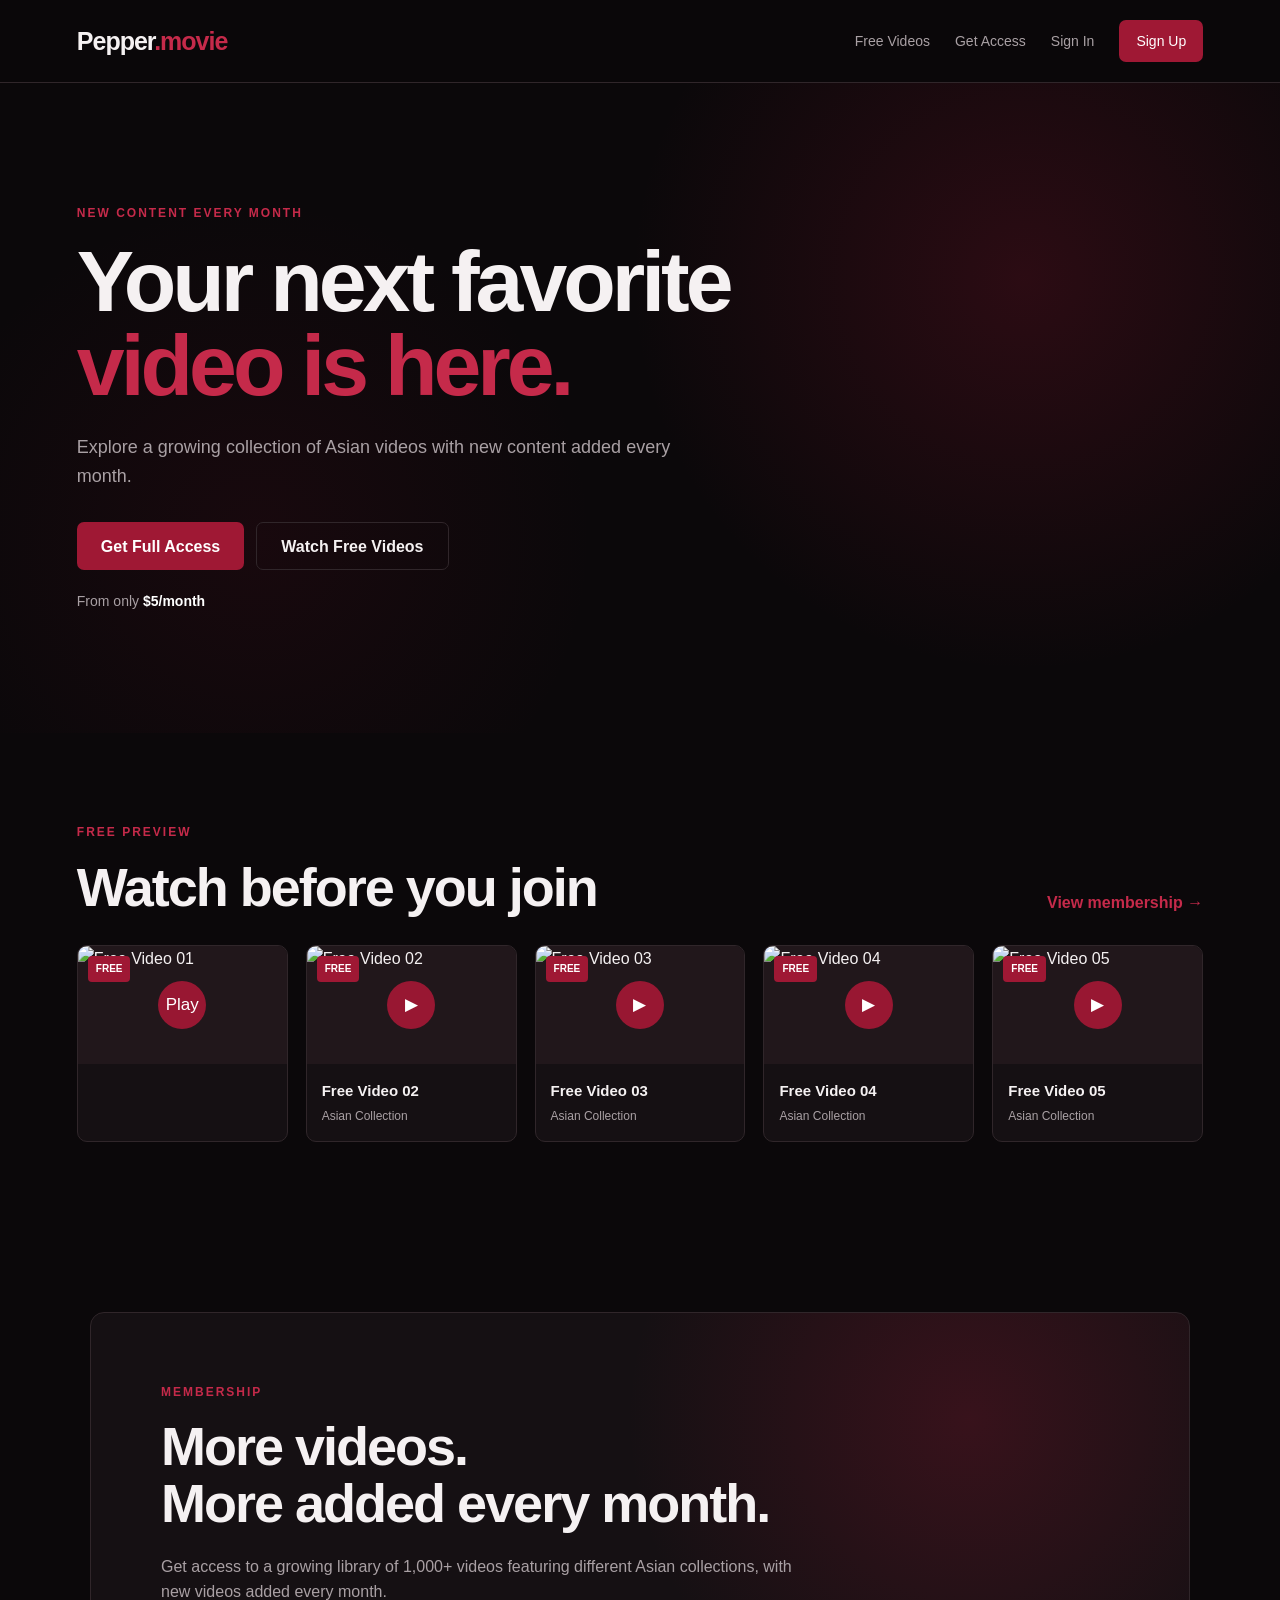
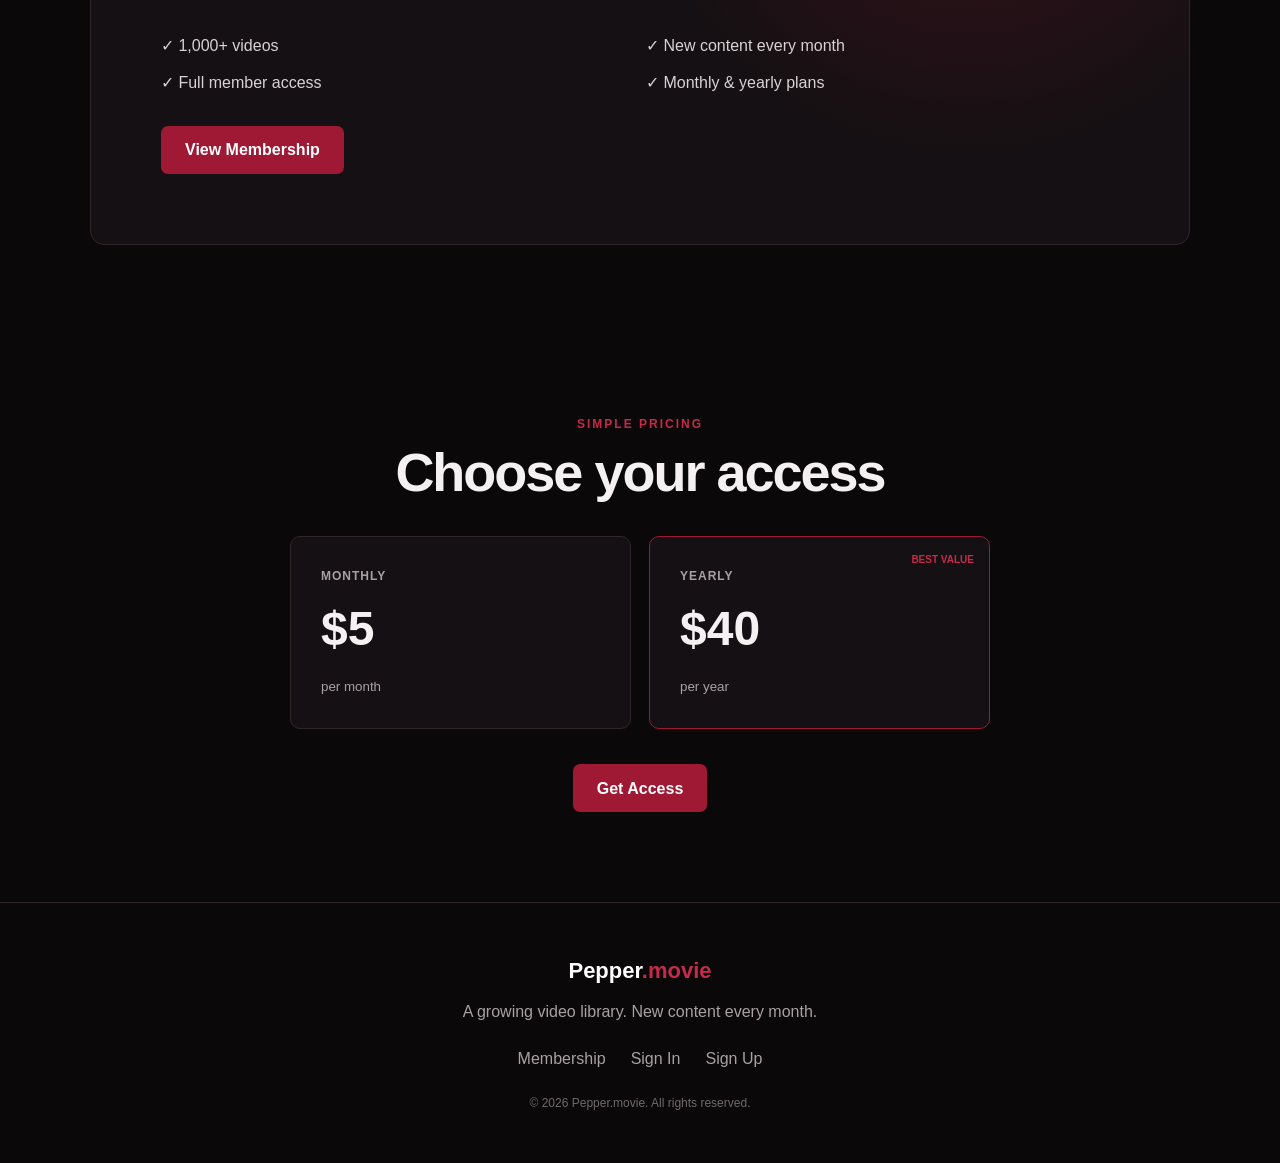
==== index.html @ eaf8a223 "Update play button to open video link" ====
<!DOCTYPE html>
<html lang="en">
<head>
  <meta charset="UTF-8">
  <meta name="viewport" content="width=device-width, initial-scale=1.0">

  <title>Pepper.movie</title>
  <meta name="description" content="Pepper.movie — A growing library of videos, updated every month.">

  <link rel="stylesheet" href="style.css">
</head>

<body>

  <!-- HEADER -->
  <header class="header">
    <a href="index.html" class="logo">Pepper<span>.movie</span></a>

    <nav class="nav">
      <a href="#free-videos">Free Videos</a>
      <a href="pricing.html">Get Access</a>
      <a href="#" id="signInBtn">Sign In</a>
      <a href="#" id="signUpBtn" class="nav-button">Sign Up</a>
    </nav>
  </header>


  <!-- HERO -->
  <main>

    <section class="hero">
      <div class="hero-content">

        <div class="hero-badge">
          NEW CONTENT EVERY MONTH
        </div>

        <h1>
          Your next favorite
          <span>video is here.</span>
        </h1>

        <p>
          Explore a growing collection of Asian videos with new content
          added every month.
        </p>

        <div class="hero-buttons">
          <a href="pricing.html" class="primary-button">
            Get Full Access
          </a>

          <a href="#free-videos" class="secondary-button">
            Watch Free Videos
          </a>
        </div>

        <div class="hero-note">
          From only <strong>$5/month</strong>
        </div>

      </div>
    </section>


    <!-- FREE VIDEOS -->
    <section class="section" id="free-videos">

      <div class="section-heading">
        <div>
          <p class="section-label">FREE PREVIEW</p>
          <h2>Watch before you join</h2>
        </div>

        <a href="pricing.html" class="small-link">
          View membership →
        </a>
      </div>


      <div class="video-grid">

        <!-- VIDEO 1 -->
        <article class="video-card">
          <div class="thumbnail">
            <img src="https://placehold.co/600x340/241016/ffffff?text=Free+Video+01"
                 alt="Free Video 01">

            <span class="free-tag">FREE</span>

           <button class="play-button" type="button"
onclick="window.open('https://vpmmyiejcfuipwzjsqlu.supabase.co/storage/v1/object/public/free-videos/VID_20261010_152429_979.mp4','_blank')">
Play
</button> 
      

          <div class="video-info">
            <h3>Free Video 01</h3>
            <p>Asian Collection</p>
          </div>
        </article>


        <!-- VIDEO 2 -->
        <article class="video-card">
          <div class="thumbnail">
            <img src="https://placehold.co/600x340/241016/ffffff?text=Free+Video+02"
                 alt="Free Video 02">

            <span class="free-tag">FREE</span>

            <button class="play-button" type="button">▶</button>
          </div>

          <div class="video-info">
            <h3>Free Video 02</h3>
            <p>Asian Collection</p>
          </div>
        </article>


        <!-- VIDEO 3 -->
        <article class="video-card">
          <div class="thumbnail">
            <img src="https://placehold.co/600x340/241016/ffffff?text=Free+Video+03"
                 alt="Free Video 03">

            <span class="free-tag">FREE</span>

            <button class="play-button" type="button">▶</button>
          </div>

          <div class="video-info">
            <h3>Free Video 03</h3>
            <p>Asian Collection</p>
          </div>
        </article>


        <!-- VIDEO 4 -->
        <article class="video-card">
          <div class="thumbnail">
            <img src="https://placehold.co/600x340/241016/ffffff?text=Free+Video+04"
                 alt="Free Video 04">

            <span class="free-tag">FREE</span>

            <button class="play-button" type="button">▶</button>
          </div>

          <div class="video-info">
            <h3>Free Video 04</h3>
            <p>Asian Collection</p>
          </div>
        </article>


        <!-- VIDEO 5 -->
        <article class="video-card">
          <div class="thumbnail">
            <img src="https://placehold.co/600x340/241016/ffffff?text=Free+Video+05"
                 alt="Free Video 05">

            <span class="free-tag">FREE</span>

            <button class="play-button" type="button">▶</button>
          </div>

          <div class="video-info">
            <h3>Free Video 05</h3>
            <p>Asian Collection</p>
          </div>
        </article>

      </div>
    </section>


    <!-- MEMBERSHIP PROMO -->
    <section class="membership-section">

      <div class="membership-box">

        <p class="section-label">MEMBERSHIP</p>

        <h2>
          More videos.<br>
          More added every month.
        </h2>

        <p>
          Get access to a growing library of 1,000+ videos featuring
          different Asian collections, with new videos added every month.
        </p>

        <div class="membership-features">
          <div>✓ 1,000+ videos</div>
          <div>✓ New content every month</div>
          <div>✓ Full member access</div>
          <div>✓ Monthly & yearly plans</div>
        </div>

        <a href="pricing.html" class="primary-button">
          View Membership
        </a>

      </div>

    </section>


    <!-- SIMPLE PRICING PREVIEW -->
    <section class="section pricing-preview">

      <p class="section-label">SIMPLE PRICING</p>

      <h2>Choose your access</h2>

      <div class="price-preview-grid">

        <div class="price-preview-card">
          <span>MONTHLY</span>
          <strong>$5</strong>
          <small>per month</small>
        </div>

        <div class="price-preview-card featured">
          <span>YEARLY</span>
          <strong>$40</strong>
          <small>per year</small>
          <b>BEST VALUE</b>
        </div>

      </div>

      <a href="pricing.html" class="primary-button">
        Get Access
      </a>

    </section>

  </main>


  <!-- FOOTER -->
  <footer class="footer">

    <div class="footer-logo">
      Pepper<span>.movie</span>
    </div>

    <p>
      A growing video library. New content every month.
    </p>

    <div class="footer-links">
      <a href="pricing.html">Membership</a>
      <a href="#">Sign In</a>
      <a href="#">Sign Up</a>
    </div>

    <p class="copyright">
      © 2026 Pepper.movie. All rights reserved.
    </p>

  </footer>


  <script src="app.js"></script>

</body>
</html>
---- style.css ----
* {
  box-sizing: border-box;
  margin: 0;
  padding: 0;
}

:root {
  --bg: #0b080a;
  --surface: #151013;
  --surface-2: #1d1519;
  --red: #9f1834;
  --red-light: #c52a4a;
  --text: #f5f1f2;
  --muted: #a9a0a4;
  --border: #30262a;
}

html {
  scroll-behavior: smooth;
}

body {
  font-family: Arial, Helvetica, sans-serif;
  background: var(--bg);
  color: var(--text);
  line-height: 1.6;
}

a {
  color: inherit;
  text-decoration: none;
}

button {
  font: inherit;
}

.header {
  width: 100%;
  padding: 20px 6%;
  display: flex;
  align-items: center;
  justify-content: space-between;
  border-bottom: 1px solid var(--border);
  background: rgba(11, 8, 10, 0.95);
  position: sticky;
  top: 0;
  z-index: 100;
}

.logo {
  font-size: 25px;
  font-weight: 800;
  letter-spacing: -1px;
}

.logo span,
.footer-logo span {
  color: var(--red-light);
}

.nav {
  display: flex;
  align-items: center;
  gap: 25px;
  font-size: 14px;
}

.nav a {
  color: var(--muted);
  transition: 0.2s;
}

.nav a:hover {
  color: var(--text);
}

.nav-button {
  background: var(--red);
  color: white !important;
  padding: 10px 17px;
  border-radius: 7px;
}

.nav-button:hover {
  background: var(--red-light);
}

.hero {
  min-height: 650px;
  display: flex;
  align-items: center;
  padding: 80px 6%;
  background:
    radial-gradient(circle at 80% 30%, rgba(159, 24, 52, 0.22), transparent 35%),
    radial-gradient(circle at 20% 70%, rgba(120, 15, 40, 0.12), transparent 30%);
}

.hero-content {
  max-width: 760px;
}

.hero-badge,
.section-label {
  color: var(--red-light);
  font-size: 12px;
  font-weight: 700;
  letter-spacing: 2px;
  margin-bottom: 16px;
}

.hero h1 {
  font-size: clamp(48px, 7vw, 86px);
  line-height: 0.98;
  letter-spacing: -4px;
  margin-bottom: 25px;
}

.hero h1 span {
  display: block;
  color: var(--red-light);
}

.hero p {
  max-width: 600px;
  color: var(--muted);
  font-size: 18px;
  margin-bottom: 32px;
}

.hero-buttons {
  display: flex;
  gap: 12px;
  flex-wrap: wrap;
}

.primary-button,
.secondary-button {
  display: inline-flex;
  justify-content: center;
  align-items: center;
  min-height: 48px;
  padding: 0 24px;
  border-radius: 7px;
  font-weight: 700;
  transition: 0.2s;
}

.primary-button {
  background: var(--red);
  color: white;
}

.primary-button:hover {
  background: var(--red-light);
  transform: translateY(-1px);
}

.secondary-button {
  border: 1px solid var(--border);
  color: var(--text);
}

.secondary-button:hover {
  background: var(--surface);
}

.hero-note {
  margin-top: 20px;
  color: var(--muted);
  font-size: 14px;
}

.hero-note strong {
  color: white;
}

.section {
  padding: 90px 6%;
  max-width: 1500px;
  margin: auto;
}

.section-heading {
  display: flex;
  align-items: end;
  justify-content: space-between;
  gap: 20px;
  margin-bottom: 30px;
}

.section h2,
.membership-box h2 {
  font-size: clamp(32px, 5vw, 54px);
  line-height: 1.05;
  letter-spacing: -2px;
}

.small-link {
  color: var(--red-light);
  font-weight: 700;
}

.video-grid {
  display: grid;
  grid-template-columns: repeat(5, 1fr);
  gap: 18px;
}

.video-card {
  background: var(--surface);
  border: 1px solid var(--border);
  border-radius: 10px;
  overflow: hidden;
  transition: 0.25s;
}

.video-card:hover {
  transform: translateY(-4px);
  border-color: #55333c;
}

.thumbnail {
  position: relative;
  aspect-ratio: 16 / 9;
  background: #21171b;
  overflow: hidden;
}

.thumbnail img {
  width: 100%;
  height: 100%;
  object-fit: cover;
  display: block;
}

.free-tag {
  position: absolute;
  top: 10px;
  left: 10px;
  background: var(--red);
  color: white;
  font-size: 10px;
  font-weight: 800;
  padding: 5px 8px;
  border-radius: 4px;
}

.play-button {
  position: absolute;
  left: 50%;
  top: 50%;
  transform: translate(-50%, -50%);
  width: 48px;
  height: 48px;
  border: 0;
  border-radius: 50%;
  background: rgba(159, 24, 52, 0.95);
  color: white;
  cursor: pointer;
  font-size: 17px;
}

.video-info {
  padding: 15px;
}

.video-info h3 {
  font-size: 15px;
  margin-bottom: 4px;
}

.video-info p {
  color: var(--muted);
  font-size: 12px;
}

.membership-section {
  padding: 80px 6%;
}

.membership-box {
  max-width: 1100px;
  margin: auto;
  padding: 70px;
  border: 1px solid var(--border);
  border-radius: 14px;
  background:
    radial-gradient(circle at 80% 20%, rgba(159, 24, 52, 0.25), transparent 35%),
    var(--surface);
}

.membership-box > p:not(.section-label) {
  max-width: 650px;
  color: var(--muted);
  margin: 22px 0 28px;
}

.membership-features {
  display: grid;
  grid-template-columns: repeat(2, 1fr);
  gap: 12px;
  margin-bottom: 30px;
  color: #d9d2d5;
}

.pricing-preview {
  text-align: center;
}

.pricing-preview .section-label {
  margin-bottom: 10px;
}

.price-preview-grid {
  max-width: 700px;
  margin: 35px auto;
  display: grid;
  grid-template-columns: 1fr 1fr;
  gap: 18px;
  text-align: left;
}

.price-preview-card {
  position: relative;
  padding: 30px;
  border: 1px solid var(--border);
  background: var(--surface);
  border-radius: 10px;
}

.price-preview-card span {
  display: block;
  color: var(--muted);
  font-size: 12px;
  font-weight: 700;
  letter-spacing: 1px;
}

.price-preview-card strong {
  display: block;
  font-size: 48px;
  margin: 5px 0;
}

.price-preview-card small {
  color: var(--muted);
}

.price-preview-card.featured {
  border-color: var(--red);
}

.price-preview-card b {
  position: absolute;
  top: 15px;
  right: 15px;
  color: var(--red-light);
  font-size: 10px;
}

.footer {
  padding: 50px 6%;
  border-top: 1px solid var(--border);
  text-align: center;
  color: var(--muted);
}

.footer-logo {
  color: white;
  font-size: 22px;
  font-weight: 800;
  margin-bottom: 10px;
}

.footer-links {
  display: flex;
  justify-content: center;
  gap: 25px;
  margin: 22px 0;
}

.footer-links a:hover {
  color: white;
}

.copyright {
  font-size: 12px;
  color: #70696c;
}

/* TABLET */

@media (max-width: 1000px) {
  .video-grid {
    grid-template-columns: repeat(3, 1fr);
  }

  .hero {
    min-height: 560px;
  }
}

/* MOBILE */

@media (max-width: 700px) {
  .header {
    padding: 16px 5%;
  }

  .nav {
    gap: 10px;
  }

  .nav a:nth-child(1),
  .nav a:nth-child(2) {
    display: none;
  }

  .hero {
    min-height: 560px;
    padding: 70px 5%;
  }

  .hero h1 {
    font-size: 48px;
    letter-spacing: -2px;
  }

  .hero p {
    font-size: 16px;
  }

  .section {
    padding: 65px 5%;
  }

  .section-heading {
    align-items: start;
    flex-direction: column;
  }

  .video-grid {
    grid-template-columns: repeat(2, 1fr);
    gap: 12px;
  }

  .membership-section {
    padding: 60px 5%;
  }

  .membership-box {
    padding: 35px 25px;
  }

  .membership-features {
    grid-template-columns: 1fr;
  }

  .price-preview-grid {
    grid-template-columns: 1fr;
  }

  .footer-links {
    flex-wrap: wrap;
  }
}

@media (max-width: 430px) {
  .video-grid {
    grid-template-columns: 1fr;
  }

  .hero h1 {
    font-size: 42px;
  }
}
/* PRICING PAGE */

.pricing-page {
  max-width: 1200px;
  margin: auto;
  padding: 90px 6%;
}

.pricing-intro {
  text-align: center;
  max-width: 700px;
  margin: 0 auto 55px;
}

.pricing-intro h1 {
  font-size: clamp(42px, 6vw, 70px);
  line-height: 1;
  letter-spacing: -3px;
  margin-bottom: 20px;
}

.pricing-intro > p:last-child {
  color: var(--muted);
  font-size: 17px;
}

.pricing-grid {
  display: grid;
  grid-template-columns: repeat(2, minmax(0, 420px));
  justify-content: center;
  gap: 22px;
}

.pricing-card {
  position: relative;
  padding: 35px;
  background: var(--surface);
  border: 1px solid var(--border);
  border-radius: 12px;
}

.pricing-card.featured-plan {
  border-color: var(--red);
}

.pricing-card-top {
  text-align: center;
}

.plan-name {
  color: var(--red-light);
  font-size: 12px;
  font-weight: 800;
  letter-spacing: 2px;
}

.pricing-card h2 {
  font-size: 58px;
  line-height: 1;
  margin: 15px 0 5px;
}

.pricing-card-top p {
  color: var(--muted);
}

.plan-divider {
  height: 1px;
  background: var(--border);
  margin: 28px 0;
}

.pricing-card ul {
  list-style: none;
  display: grid;
  gap: 14px;
  color: #d9d2d5;
  margin-bottom: 30px;
}

.pricing-button {
  width: 100%;
}

.best-value {
  position: absolute;
  top: 15px;
  right: 15px;
  background: var(--red);
  color: white;
  font-size: 9px;
  font-weight: 800;
  padding: 6px 9px;
  border-radius: 4px;
}

.pricing-message {
  max-width: 850px;
  margin: 70px auto 35px;
  padding: 45px;
  text-align: center;
  background: var(--surface);
  border: 1px solid var(--border);
  border-radius: 12px;
}

.message-icon {
  width: 42px;
  height: 42px;
  margin: 0 auto 18px;
  display: flex;
  align-items: center;
  justify-content: center;
  border-radius: 50%;
  background: var(--red);
  font-size: 24px;
}

.pricing-message h2 {
  font-size: 30px;
  margin-bottom: 12px;
}

.pricing-message p {
  color: var(--muted);
}

.pricing-note {
  max-width: 650px;
  margin: auto;
  text-align: center;
  color: var(--muted);
}

.pricing-note strong {
  display: block;
  color: white;
  margin-bottom: 6px;
}

/* PRICING MOBILE */

@media (max-width: 700px) {
  .pricing-page {
    padding: 65px 5%;
  }

  .pricing-grid {
    grid-template-columns: 1fr;
  }

  .pricing-card {
    padding: 28px;
  }

  .pricing-message {
    padding: 30px 22px;
  }
}
/* MEMBERS PAGE */

.members-page {
  max-width: 1500px;
  margin: auto;
  padding: 90px 6%;
}

.members-intro {
  margin-bottom: 45px;
}

.members-intro h1 {
  font-size: clamp(38px, 6vw, 68px);
  line-height: 1;
  letter-spacing: -3px;
  margin-bottom: 18px;
}

.members-intro > p:last-child {
  color: var(--muted);
  max-width: 650px;
}

.member-grid {
  display: grid;
  grid-template-columns: repeat(4, 1fr);
  gap: 18px;
}

.member-video {
  background: var(--surface);
  border: 1px solid var(--border);
  border-radius: 10px;
  overflow: hidden;
  transition: 0.2s;
}

.member-video:hover {
  transform: translateY(-4px);
  border-color: #55333c;
}

.member-thumbnail {
  position: relative;
  aspect-ratio: 16 / 9;
  background: #21171b;
  overflow: hidden;
}

.member-thumbnail img {
  width: 100%;
  height: 100%;
  object-fit: cover;
  display: block;
}

.member-play {
  position: absolute;
  left: 50%;
  top: 50%;
  transform: translate(-50%, -50%);

  width: 52px;
  height: 52px;

  display: flex;
  align-items: center;
  justify-content: center;

  border-radius: 50%;
  background: rgba(159, 24, 52, 0.95);
  color: white;
  font-size: 18px;
}

.member-info {
  padding: 15px;
}

.member-info h3 {
  font-size: 15px;
  margin-bottom: 4px;
}

.member-info p {
  color: var(--muted);
  font-size: 12px;
}


/* MEMBERS MOBILE */

@media (max-width: 1000px) {
  .member-grid {
    grid-template-columns: repeat(3, 1fr);
  }
}

@media (max-width: 700px) {
  .members-page {
    padding: 65px 5%;
  }

  .member-grid {
    grid-template-columns: repeat(2, 1fr);
    gap: 12px;
  }
}

@media (max-width: 430px) {
  .member-grid {
    grid-template-columns: 1fr;
  }
}
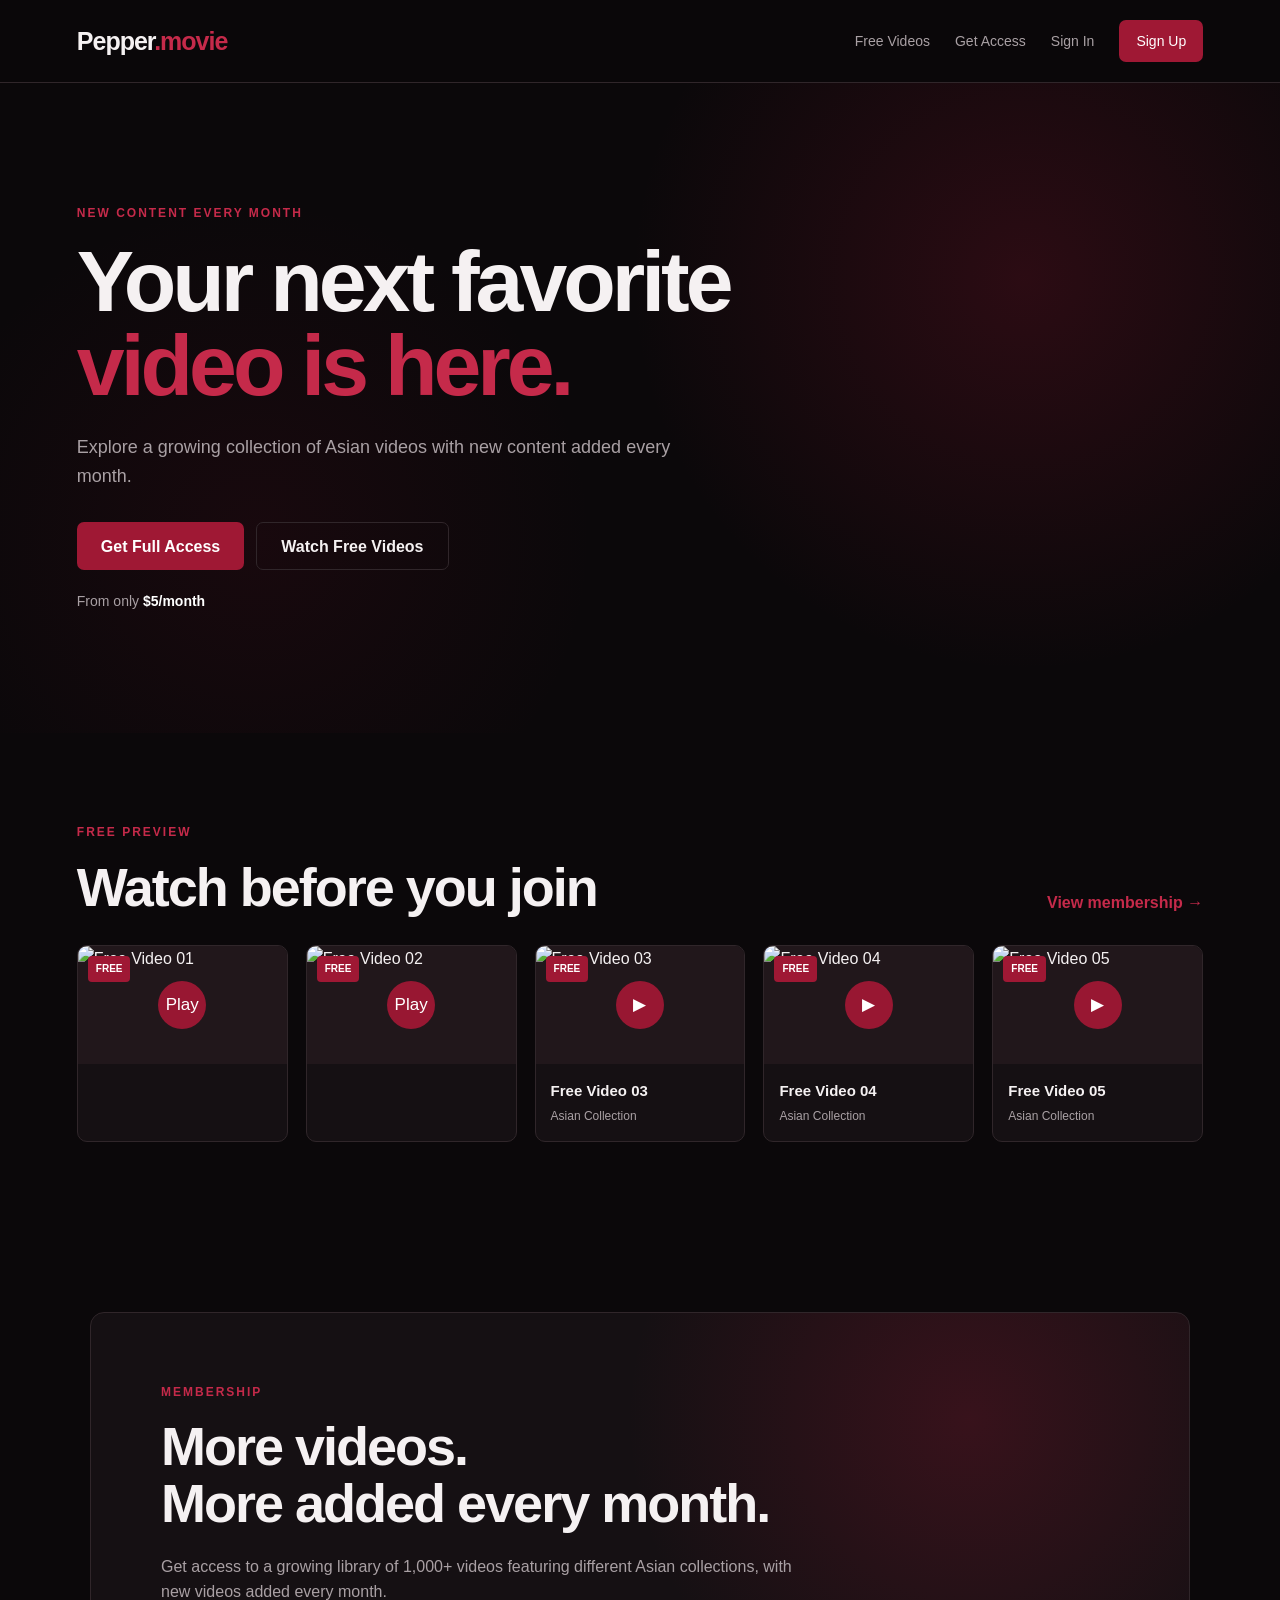
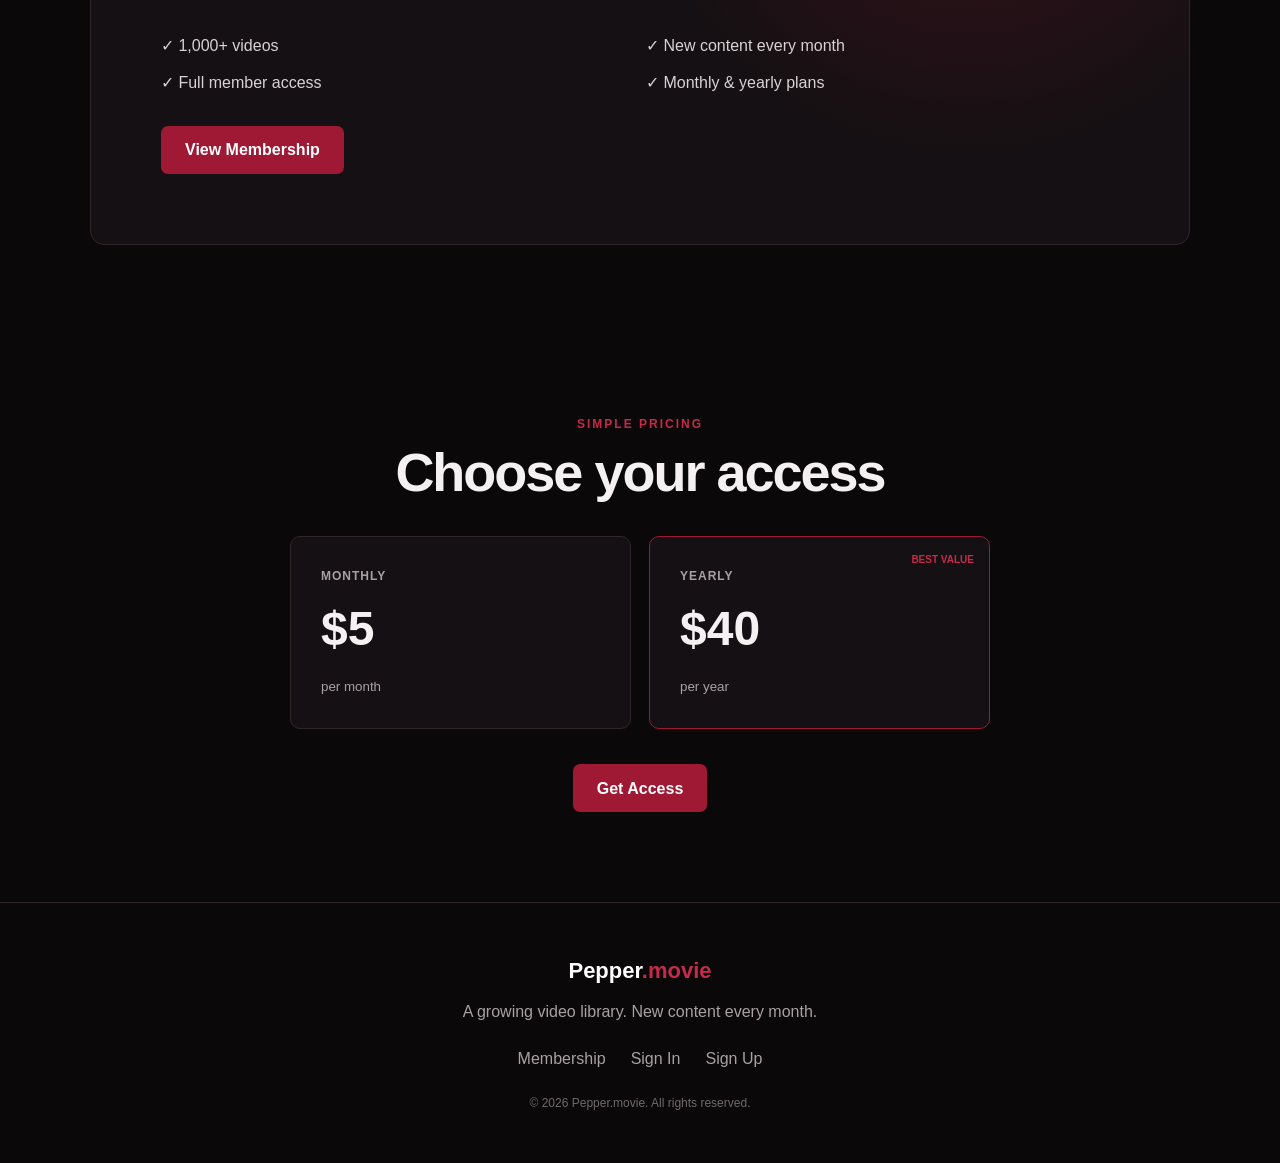
==== commit 3ad40c2e: "Add play button to open video in new tab" ====
--- a/index.html
+++ b/index.html
@@ -108,11 +108,13 @@
                  alt="Free Video 02">
 
             <span class="free-tag">FREE</span>
-
-            <button class="play-button" type="button">▶</button>
-          </div>
-
-          <div class="video-info">
+            <button class="play-button" type="button"
+onclick="window.open('https://vpmmyiejcfuipwzjsqlu.supabase.co/storage/v1/object/public/free-videos/VID_20261010_152418_474.mp4','_blank')">
+Play
+</button> 
+
+            
+            <div class="video-info">
             <h3>Free Video 02</h3>
             <p>Asian Collection</p>
           </div>
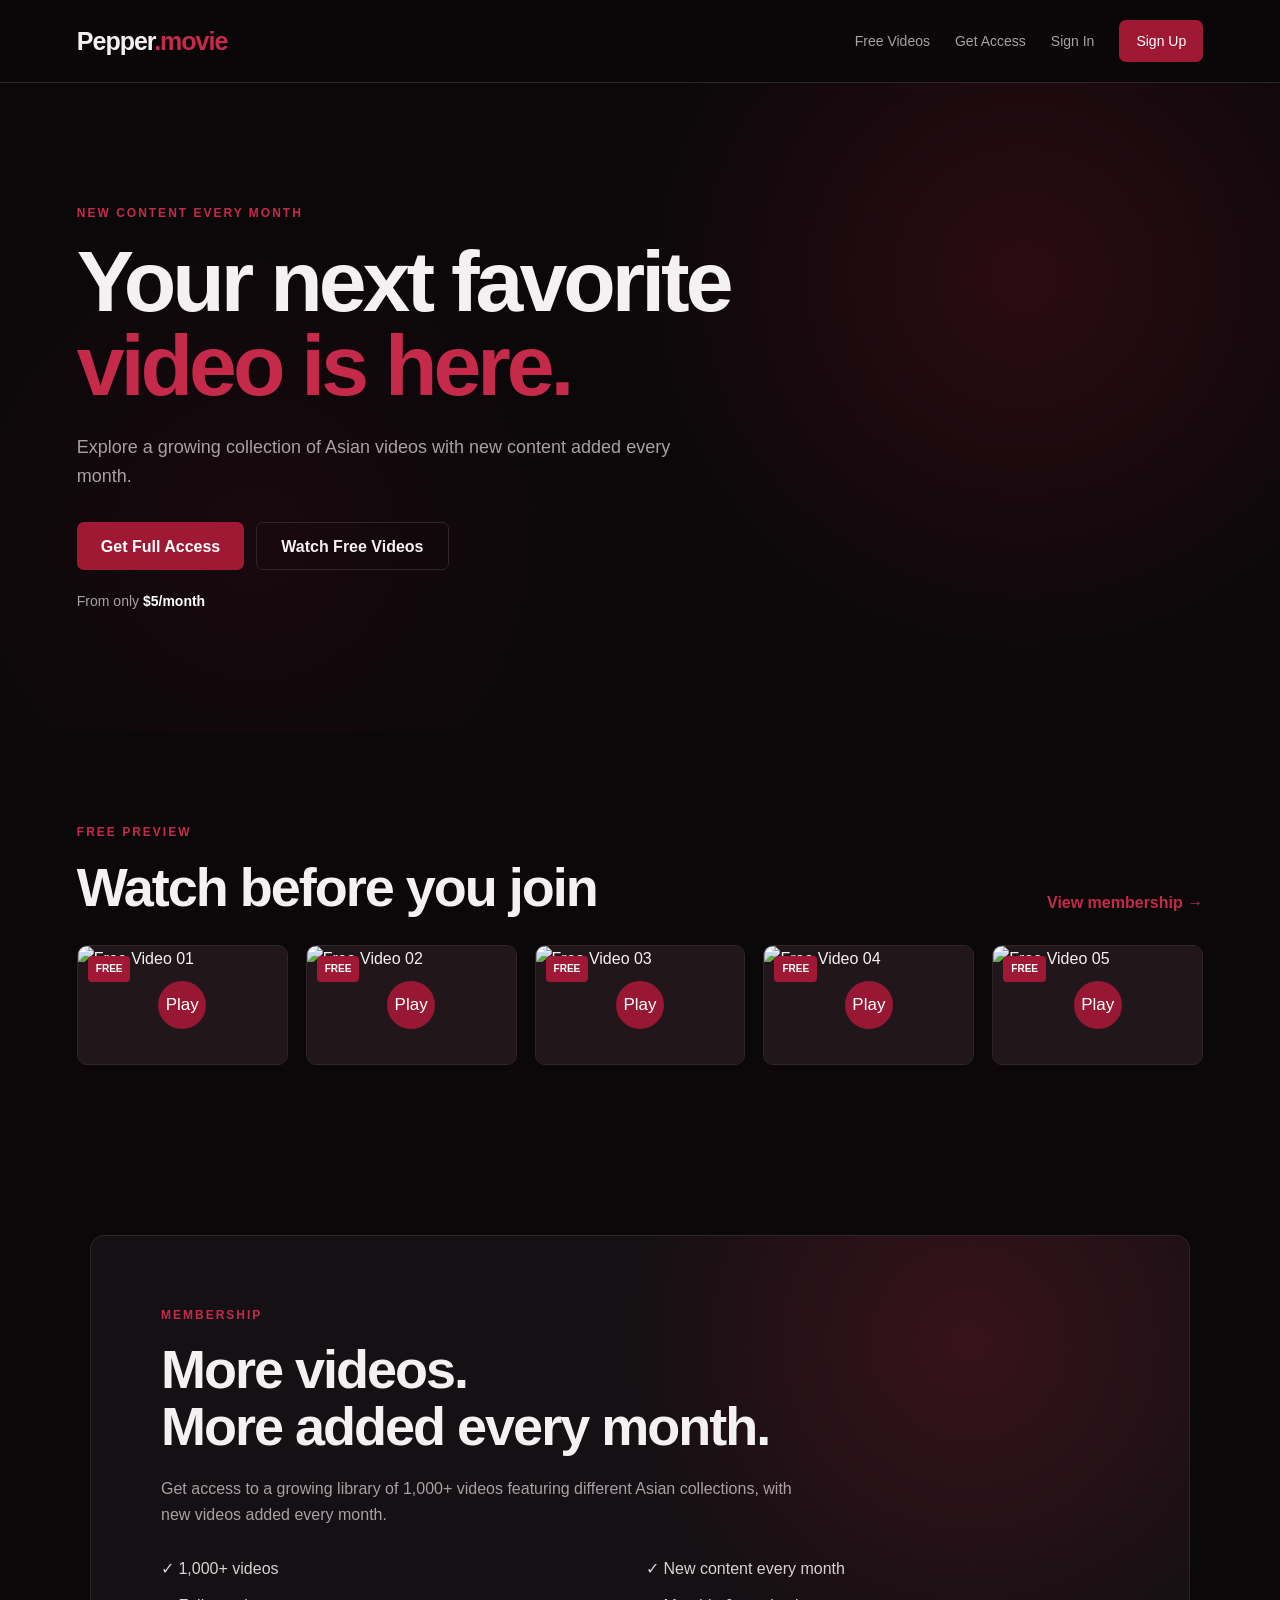
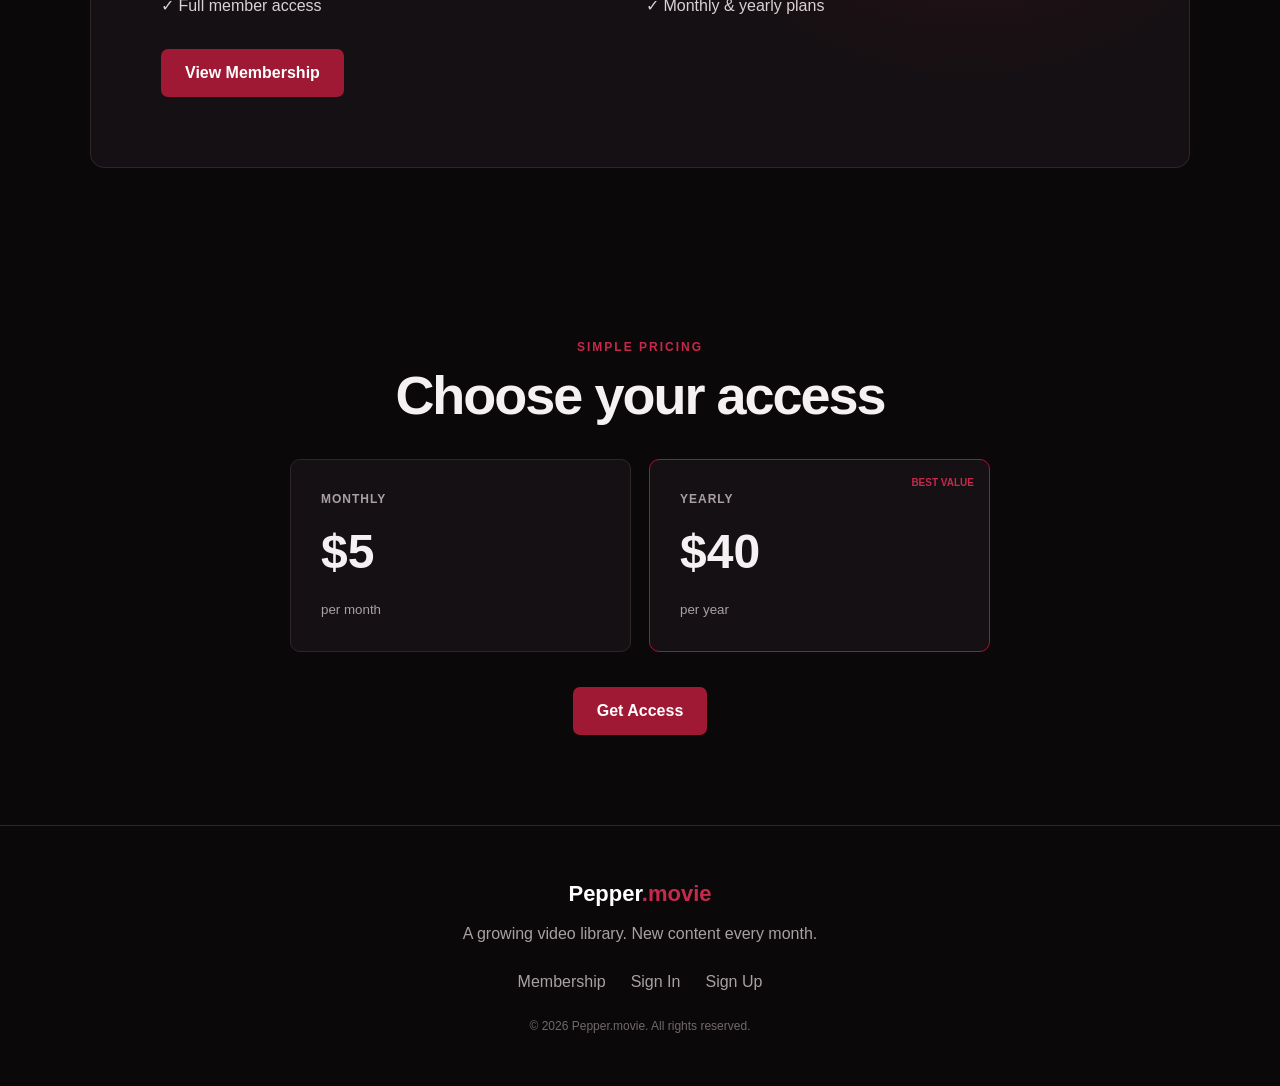
==== commit 8d68cfd9: "Change play buttons to link to video URLs Updated play buttons to open video links in a new tab." ====
--- a/index.html
+++ b/index.html
@@ -129,8 +129,10 @@
 
             <span class="free-tag">FREE</span>
 
-            <button class="play-button" type="button">▶</button>
-          </div>
+         <button class="play-button" type="button"
+onclick="window.open('https://vpmmyiejcfuipwzjsqlu.supabase.co/storage/v1/object/public/free-videos/VID_20261013_123409.mp4','_blank')">
+Play
+</button> 
 
           <div class="video-info">
             <h3>Free Video 03</h3>
@@ -147,8 +149,10 @@
 
             <span class="free-tag">FREE</span>
 
-            <button class="play-button" type="button">▶</button>
-          </div>
+        <button class="play-button" type="button"
+onclick="window.open('https://vpmmyiejcfuipwzjsqlu.supabase.co/storage/v1/object/public/free-videos/VID_20261010_152418_474.mp4','_blank')">
+Play
+</button> 
 
           <div class="video-info">
             <h3>Free Video 04</h3>
@@ -165,8 +169,10 @@
 
             <span class="free-tag">FREE</span>
 
-            <button class="play-button" type="button">▶</button>
-          </div>
+       <button class="play-button" type="button"
+onclick="window.open('https://vpmmyiejcfuipwzjsqlu.supabase.co/storage/v1/object/public/free-videos/VID_20261010_152418_474.mp4','_blank')">
+Play
+</button>  
 
           <div class="video-info">
             <h3>Free Video 05</h3>
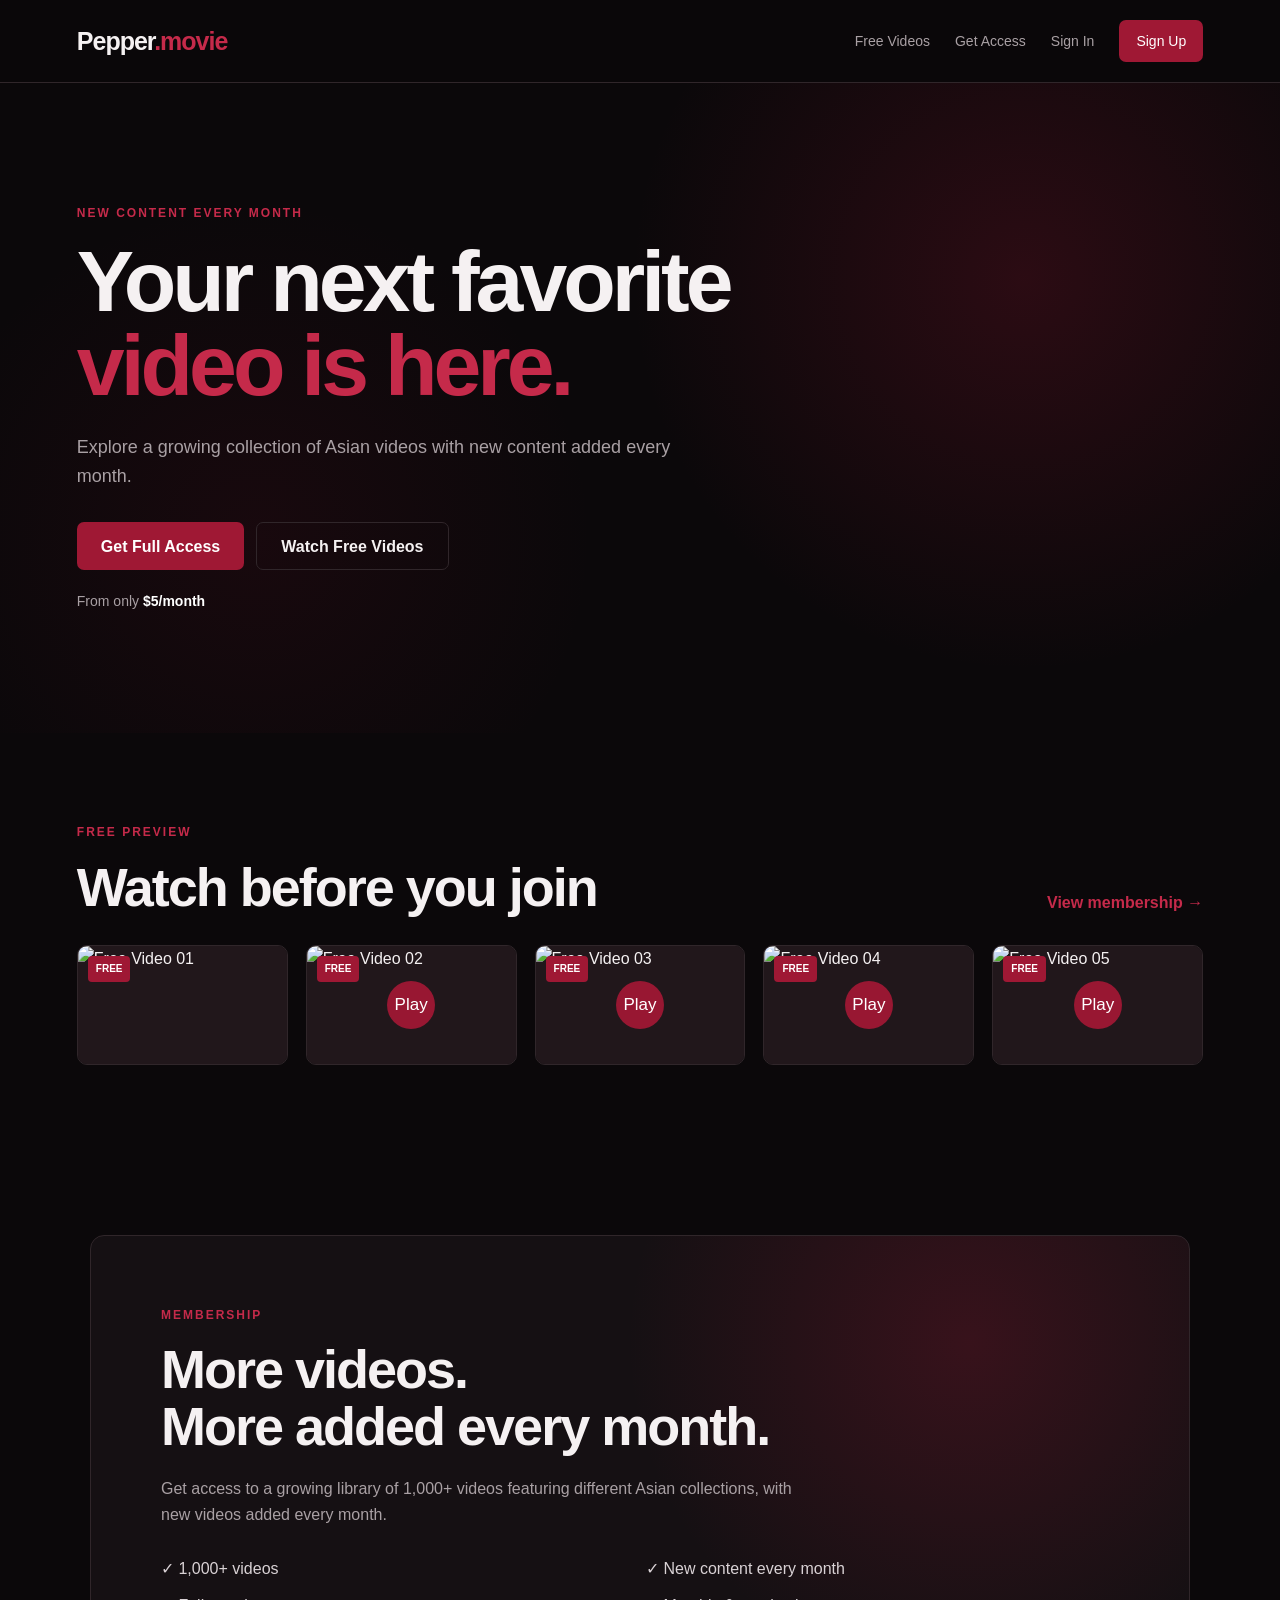
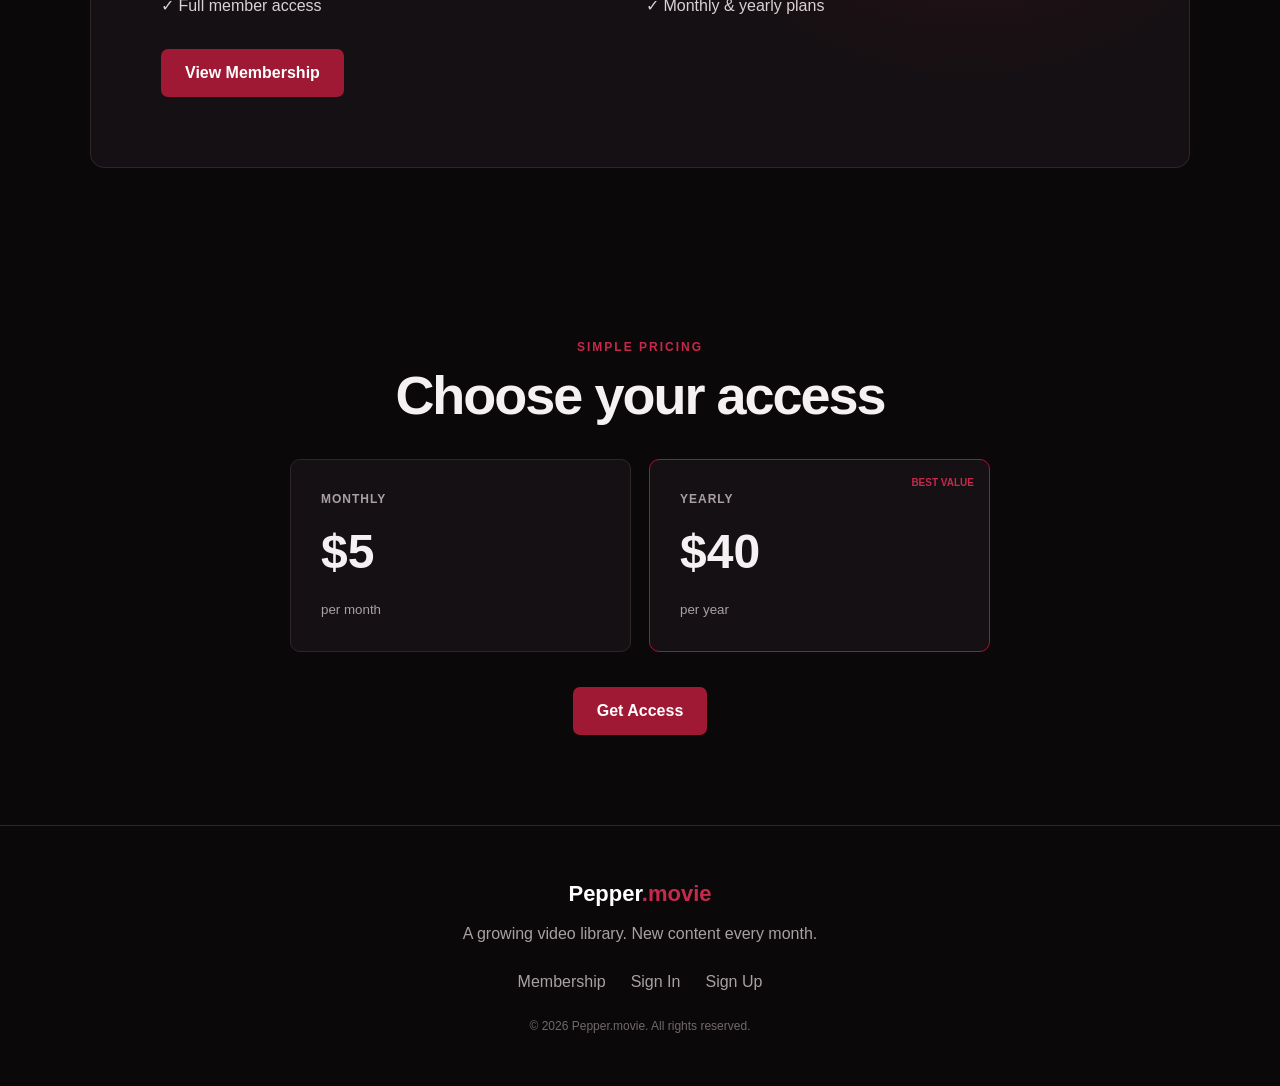
==== commit 7766c45e: "Replace play button with video element Removed play button and added video element for direct playba" ====
--- a/index.html
+++ b/index.html
@@ -83,16 +83,16 @@
         <!-- VIDEO 1 -->
         <article class="video-card">
           <div class="thumbnail">
-            <img src="https://placehold.co/600x340/241016/ffffff?text=Free+Video+01"
+            <img src="https://vpmmyiejcfuipwzjsqlu.supabase.co/storage/v1/object/public/free-videos/IMG_20261013_134554.jpg"
                  alt="Free Video 01">
 
             <span class="free-tag">FREE</span>
-
-           <button class="play-button" type="button"
-onclick="window.open('https://vpmmyiejcfuipwzjsqlu.supabase.co/storage/v1/object/public/free-videos/VID_20261010_152429_979.mp4','_blank')">
-Play
-</button> 
-      
+   <video controls controlsList="nodownload"
+       disablePictureInPicture playsinline
+       style="width:100%; border-radius:10px;">
+  <source src="https://vpmmyiejcfuipwzjsqlu.supabase.co/storage/v1/object/public/free-videos/VID_20261010_152429_979.mp4" type="video/mp4">
+</video>
+          
 
           <div class="video-info">
             <h3>Free Video 01</h3>
@@ -104,7 +104,7 @@
         <!-- VIDEO 2 -->
         <article class="video-card">
           <div class="thumbnail">
-            <img src="https://placehold.co/600x340/241016/ffffff?text=Free+Video+02"
+            <img src="https://vpmmyiejcfuipwzjsqlu.supabase.co/storage/v1/object/public/free-videos/IMG_20261013_153258.jpg"
                  alt="Free Video 02">
 
             <span class="free-tag">FREE</span>
@@ -124,7 +124,7 @@
         <!-- VIDEO 3 -->
         <article class="video-card">
           <div class="thumbnail">
-            <img src="https://placehold.co/600x340/241016/ffffff?text=Free+Video+03"
+            <img src="https://vpmmyiejcfuipwzjsqlu.supabase.co/storage/v1/object/public/free-videos/IMG_20261013_152744.jpg"
                  alt="Free Video 03">
 
             <span class="free-tag">FREE</span>
@@ -144,13 +144,13 @@
         <!-- VIDEO 4 -->
         <article class="video-card">
           <div class="thumbnail">
-            <img src="https://placehold.co/600x340/241016/ffffff?text=Free+Video+04"
+            <img src="https://vpmmyiejcfuipwzjsqlu.supabase.co/storage/v1/object/public/free-videos/IMG_20261013_134452.jpg"
                  alt="Free Video 04">
 
             <span class="free-tag">FREE</span>
 
         <button class="play-button" type="button"
-onclick="window.open('https://vpmmyiejcfuipwzjsqlu.supabase.co/storage/v1/object/public/free-videos/VID_20261010_152418_474.mp4','_blank')">
+onclick="window.open('https://vpmmyiejcfuipwzjsqlu.supabase.co/storage/v1/object/public/free-videos/VID_20261013_134213_045.mp4','_blank')">
 Play
 </button> 
 
